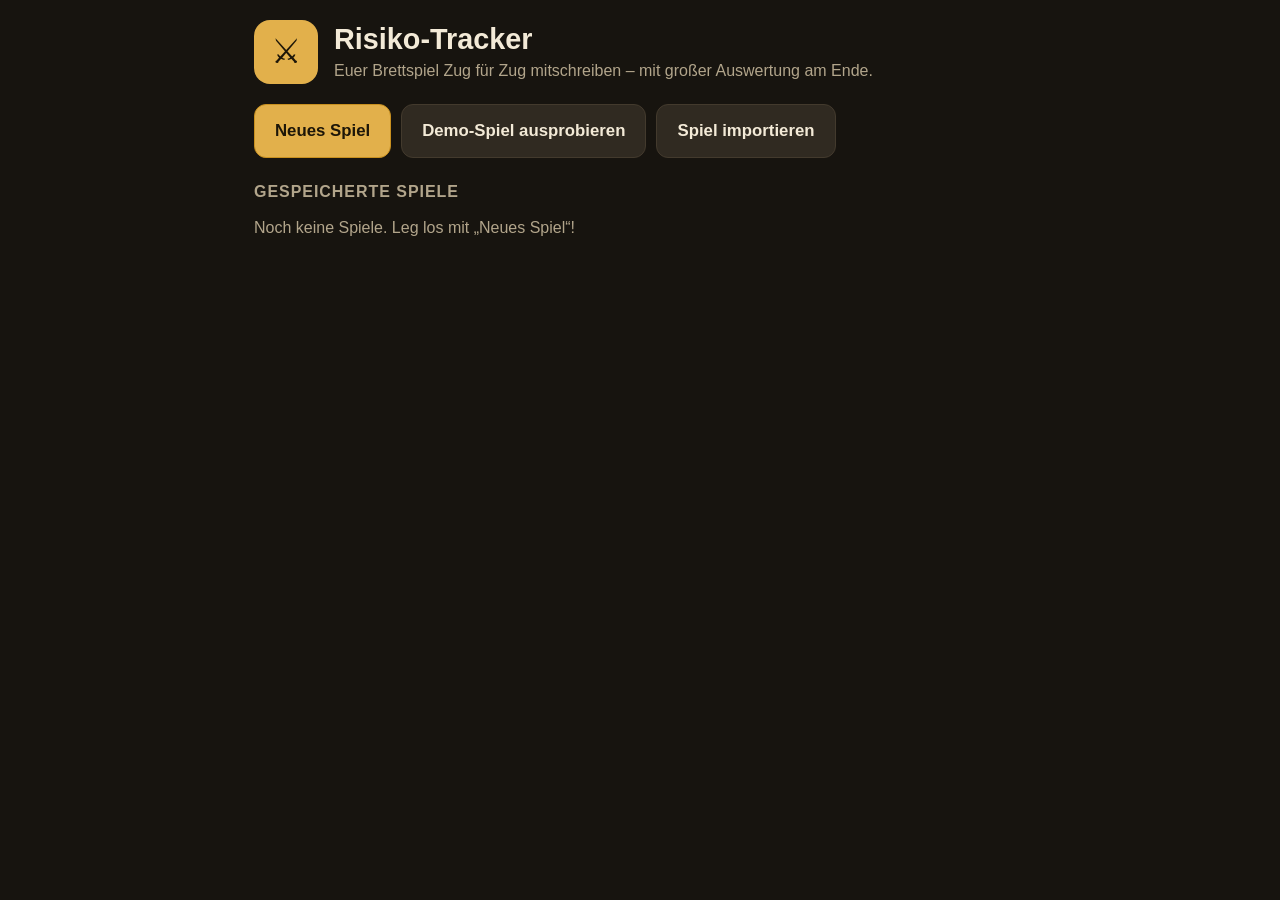
==== index.html @ 1be33f90 "Risiko-Tracker: fertig gebautes Spiel für GitHub Pages Enthält nur die gebauten Dateien (HTML, JS, C" ====
<!doctype html>
<html lang="de">
  <head>
    <meta charset="UTF-8" />
    <meta name="viewport" content="width=device-width, initial-scale=1, maximum-scale=1, user-scalable=no, viewport-fit=cover" />
    <meta name="apple-mobile-web-app-capable" content="yes" />
    <meta name="mobile-web-app-capable" content="yes" />
    <meta name="apple-mobile-web-app-status-bar-style" content="black-translucent" />
    <meta name="apple-mobile-web-app-title" content="Risiko" />
    <meta name="theme-color" content="#1b1712" />
    <link rel="icon" href="icon.svg" type="image/svg+xml" />
    <link rel="apple-touch-icon" href="apple-touch-icon.png" />
    <title>Risiko-Tracker</title>
    <script type="module" crossorigin src="./assets/index-CLm4c0gi.js"></script>
    <link rel="stylesheet" crossorigin href="./assets/index-D2POSnYg.css">
  <link rel="manifest" href="./manifest.webmanifest"></head>
  <body>
    <div id="root"></div>
  </body>
</html>
---- assets/index-D2POSnYg.css ----
:root{--bg: #17140f;--bg-2: #1f1b15;--panel: #26211a;--panel-2: #302a21;--line: #433a2d;--text: #f3ead7;--muted: #b2a58b;--accent: #e2b04b;--accent-strong: #c8901f;--on-accent: #1d1608;--danger: #e0574a;--ok: #6cc58a;--sea: #24465a;--sea-wave: rgba(255, 255, 255, .06);--land-stroke: rgba(28, 20, 8, .55);--radius: 12px;--tap: 46px;color-scheme:dark;font-family:-apple-system,BlinkMacSystemFont,SF Pro Text,Segoe UI,Roboto,Helvetica Neue,Arial,sans-serif;font-size:16px;line-height:1.4;color:var(--text);background:var(--bg);-webkit-text-size-adjust:100%;-webkit-tap-highlight-color:transparent}*{box-sizing:border-box}html,body,#root{margin:0;height:100%;background:var(--bg)}body{overscroll-behavior:none;-webkit-user-select:none;user-select:none}input{-webkit-user-select:text;user-select:text}h1,h2,h3{margin:0;line-height:1.2}h1{font-size:1.8rem}h2{font-size:1.15rem;display:flex;align-items:center;gap:8px;flex-wrap:wrap}.muted{color:var(--muted)}.small{font-size:.85rem}.warn{color:var(--accent)}.hint{margin:0;padding:10px 12px;border-radius:var(--radius);background:var(--panel-2);color:var(--muted)}.btn{-webkit-appearance:none;-moz-appearance:none;appearance:none;border:1px solid var(--line);background:var(--panel-2);color:var(--text);min-height:var(--tap);padding:8px 16px;border-radius:var(--radius);font:inherit;font-weight:600;cursor:pointer;display:inline-flex;align-items:center;justify-content:center;gap:8px;touch-action:manipulation;transition:transform .06s ease,background .15s ease}.btn:active:not(:disabled){transform:scale(.97)}.btn:disabled{opacity:.4;cursor:default}.btn.primary{background:var(--accent);border-color:var(--accent-strong);color:var(--on-accent)}.btn.ghost{background:transparent}.btn.danger{color:var(--danger)}.btn.big{min-height:54px;font-size:1.05rem;padding:10px 20px}.btn.small{min-height:38px;padding:4px 12px;font-size:.9rem}.btn.icon{min-width:var(--tap);padding:0}.btn.active{background:var(--accent);color:var(--on-accent);border-color:var(--accent-strong)}.quick-buttons{display:flex;flex-wrap:wrap;gap:8px}.quick-buttons.center,.row.center{justify-content:center}.segmented{display:flex;flex-wrap:wrap;gap:6px}.segmented button{-webkit-appearance:none;-moz-appearance:none;appearance:none;flex:1 1 auto;min-height:var(--tap);border-radius:var(--radius);border:1px solid var(--line);background:var(--panel-2);color:var(--text);font:inherit;font-weight:600;padding:6px 14px}.segmented button.active{background:var(--accent);color:var(--on-accent);border-color:var(--accent-strong)}.player-dot{display:inline-block;flex:none;border-radius:50%;border:2px solid}.player-tag{display:inline-flex;align-items:center;gap:6px;font-weight:600}.tags{display:flex;flex-wrap:wrap;gap:6px 14px;margin-top:6px}.stepper{display:inline-flex;align-items:center;border:1px solid var(--line);border-radius:var(--radius);overflow:hidden;background:var(--bg-2)}.stepper button{-webkit-appearance:none;-moz-appearance:none;appearance:none;border:0;background:var(--panel-2);color:var(--text);width:52px;height:48px;font-size:1.5rem;touch-action:manipulation}.stepper button:disabled{opacity:.35}.stepper output{min-width:56px;text-align:center;font-size:1.3rem;font-weight:700;font-variant-numeric:tabular-nums}.card{background:var(--panel-2);border:1px solid var(--line);border-radius:var(--radius);padding:12px;display:flex;flex-direction:column;gap:10px}.card.attention{border-color:var(--accent)}.row{display:flex;align-items:center;justify-content:space-between;gap:10px}.field{display:flex;flex-direction:column;gap:6px;margin:12px 0}.field>span{color:var(--muted);font-size:.9rem}input:not([type]),input[type=text],input[type=number]{font:inherit;color:var(--text);background:var(--bg-2);border:1px solid var(--line);border-radius:var(--radius);min-height:var(--tap);padding:8px 12px}.toast{position:fixed;left:50%;bottom:calc(24px + env(safe-area-inset-bottom));transform:translate(-50%);background:#fff3d6;color:#2a1f0b;padding:12px 20px;border-radius:999px;font-weight:600;box-shadow:0 6px 24px #00000073;z-index:100;max-width:calc(100vw - 32px);text-align:center}.modal-backdrop{position:fixed;top:0;right:0;bottom:0;left:0;background:#08060399;display:flex;align-items:center;justify-content:center;z-index:50;padding:16px}.modal{background:var(--panel);border:1px solid var(--line);border-radius:18px;padding:20px;width:min(480px,100%);max-height:calc(100% - 32px);overflow:auto;display:flex;flex-direction:column;gap:14px;box-shadow:0 20px 60px #00000080}.modal p{margin:0}.modal-actions{display:flex;justify-content:space-between;gap:10px;flex-wrap:wrap}.menu-list{display:flex;flex-direction:column;gap:8px}.menu-list .btn{justify-content:flex-start}.page,.home{min-height:100%;padding:calc(20px + env(safe-area-inset-top)) 24px calc(32px + env(safe-area-inset-bottom));overflow:auto;height:100%}.page.narrow,.home{max-width:820px;margin:0 auto}.page-header{display:flex;align-items:center;gap:16px;margin-bottom:12px}.page-footer{margin-top:24px;display:flex;flex-direction:column;gap:8px}.section-title{margin:24px 0 10px;font-size:1rem;text-transform:uppercase;letter-spacing:.06em;color:var(--muted)}.home-header{display:flex;gap:16px;align-items:center;margin-bottom:20px}.home-header p{margin:4px 0 0}.logo{width:64px;height:64px;border-radius:16px;background:var(--accent);color:var(--on-accent);display:grid;place-items:center;font-size:34px}.home-actions{display:flex;gap:10px;flex-wrap:wrap}.game-list{list-style:none;padding:0;margin:0;display:flex;flex-direction:column;gap:10px}.game-card{background:var(--panel);border:1px solid var(--line);border-radius:16px;padding:14px 16px;display:flex;gap:12px;justify-content:space-between;align-items:center;flex-wrap:wrap}.game-card-title{display:flex;gap:10px;align-items:center}.game-card-actions{display:flex;gap:6px;flex-wrap:wrap}.status{font-size:.75rem;padding:2px 8px;border-radius:999px;font-weight:700}.status.running{background:#6cc58a2e;color:var(--ok)}.status.ended{background:#e2b04b2e;color:var(--accent)}.player-editor{list-style:none;padding:0;margin:0 0 10px;display:flex;flex-direction:column;gap:8px}.player-editor li{display:grid;grid-template-columns:auto 1fr auto;gap:10px;align-items:center}.player-editor input{width:100%}.row-actions{display:flex;gap:4px}.color-swatch{width:var(--tap);height:var(--tap);border-radius:50%;border:3px solid}.color-picker{grid-column:1 / -1;display:flex;flex-wrap:wrap;gap:6px}.color-option{min-height:40px;padding:4px 14px;border-radius:999px;border:3px solid;color:#fff;font-weight:700;text-shadow:0 1px 2px rgba(0,0,0,.6)}.color-option.active{outline:3px solid var(--text)}.color-option:disabled{opacity:.25}.game-screen{height:100%;height:100dvh;display:flex;flex-direction:column;padding-top:env(safe-area-inset-top);overflow:hidden}.top-bar{display:flex;align-items:center;gap:12px;padding:8px 12px;background:var(--bg-2);border-bottom:1px solid var(--line);min-height:60px}.turn-info{display:flex;flex-direction:column;min-width:120px}.current-player{display:inline-flex;align-items:center;gap:6px;font-size:1.1rem}.phase-steps{display:flex;list-style:none;margin:0;padding:0;gap:4px}.phase-steps li{padding:6px 12px;border-radius:999px;background:var(--panel);color:var(--muted);font-weight:600;font-size:.9rem}.phase-steps li.done{color:var(--text)}.phase-steps li.active{background:var(--accent);color:var(--on-accent)}.correction-flag{background:var(--danger);color:#fff;border-radius:999px;padding:4px 12px;font-weight:700;font-size:.85rem}.top-actions{margin-left:auto;display:flex;gap:8px}.btn.undo{flex-direction:column;gap:0;align-items:flex-start;max-width:260px;line-height:1.15}.btn.undo small{font-weight:400;color:var(--muted);font-size:.72rem;white-space:nowrap;overflow:hidden;text-overflow:ellipsis;max-width:230px}.save-warning{background:var(--danger);color:#fff;padding:6px 12px;font-weight:700;text-align:center}.player-strip{display:flex;gap:6px;padding:6px 12px;overflow-x:auto;background:var(--bg);border-bottom:1px solid var(--line)}.player-chip{display:flex;align-items:center;gap:8px;padding:4px 12px 4px 8px;border-radius:10px;background:var(--panel);border:2px solid transparent;flex:none}.player-chip.current{border-color:var(--accent)}.player-chip.out{opacity:.45;text-decoration:line-through}.player-chip .name{font-weight:700;font-size:.9rem}.player-chip .stats{font-size:.75rem;color:var(--muted);font-variant-numeric:tabular-nums}.game-main{flex:1;display:grid;grid-template-columns:1fr 360px;min-height:0}.map-area{position:relative;min-height:0;min-width:0;display:flex;align-items:center;justify-content:center;background:var(--sea)}.panel{background:var(--panel);border-left:1px solid var(--line);padding:14px;padding-bottom:calc(14px + env(safe-area-inset-bottom));overflow-y:auto;display:flex;flex-direction:column;gap:12px;min-height:0}.panel-footer{margin-top:auto;display:flex;flex-direction:column;gap:8px;padding-top:8px}.territory-title{display:flex;align-items:center;gap:8px;font-size:1.05rem}.territory-title .troops{margin-left:auto;background:var(--bg-2);border-radius:999px;padding:2px 10px;font-weight:700;font-variant-numeric:tabular-nums}.brush-list{display:grid;grid-template-columns:1fr 1fr;gap:6px}.brush-list.compact{grid-template-columns:1fr 1fr 1fr}.brush{-webkit-appearance:none;-moz-appearance:none;appearance:none;display:grid;grid-template-columns:auto 1fr;grid-template-rows:auto auto;column-gap:8px;align-items:center;text-align:left;padding:8px 10px;border-radius:var(--radius);border:2px solid var(--line);background:var(--panel-2);color:var(--text);font:inherit;min-height:var(--tap)}.brush .player-dot{grid-row:span 2}.brush .name{font-weight:700}.brush.active{border-color:var(--pc);box-shadow:inset 0 0 0 1px var(--pc);background:color-mix(in srgb,var(--pc) 18%,var(--panel-2))}.progress{display:flex;flex-direction:column;gap:4px;font-size:.9rem;color:var(--muted)}.progress .bar{height:8px;border-radius:999px;background:var(--bg-2);overflow:hidden}.progress .bar div{height:100%;background:var(--accent)}.checkup-table{width:100%;border-collapse:collapse;font-size:.88rem;font-variant-numeric:tabular-nums}.checkup-table th{text-align:left;color:var(--muted);font-weight:600;font-size:.78rem;padding:4px}.checkup-table td{padding:5px 4px;border-top:1px solid var(--line)}.checkup-table tr.current td{background:#e2b04b1a}.reinforce-calc .row.total{border-top:1px solid var(--line);padding-top:8px}.left-big{display:flex;align-items:center;gap:12px;background:var(--bg-2);border-radius:var(--radius);padding:8px 12px;color:var(--muted)}.left-big .num{font-size:2.2rem;font-weight:800;color:var(--accent);font-variant-numeric:tabular-nums}.battle{display:flex;flex-direction:column;gap:10px}.battle-sides{display:grid;grid-template-columns:1fr auto 1fr;align-items:center;gap:6px}.battle-side{display:flex;flex-direction:column;align-items:center;text-align:center;gap:2px;padding:8px 6px;border-radius:var(--radius);border:2px solid;background:var(--panel-2)}.battle-side strong{font-size:.95rem}.big-num{font-size:2.4rem;font-weight:800;line-height:1;font-variant-numeric:tabular-nums;text-shadow:0 1px 0 rgba(0,0,0,.5)}.vs{font-size:1.5rem}.loss-grid{display:grid;gap:8px}.loss-grid.three{grid-template-columns:repeat(3,1fr)}.loss-grid.two{grid-template-columns:repeat(2,1fr)}.btn.loss{min-height:60px;border:0;font-size:1rem;text-shadow:0 1px 2px rgba(0,0,0,.35)}.battle-tally{text-align:center;color:var(--muted)}.move-route{display:flex;flex-direction:column;gap:4px}.move-route .arrow{text-align:center;color:var(--muted)}.turn-summary{text-align:center}.winner-line{font-size:1.3rem;display:flex;align-items:center;gap:8px}.event-log{list-style:none;margin:0;padding:0;display:flex;flex-direction:column;max-height:60vh;overflow:auto}.event-log li{display:flex;gap:8px;align-items:center;padding:6px 0;border-bottom:1px solid var(--line);font-size:.9rem}.event-log li>.muted{min-width:42px}.map-frame{position:relative;width:100%;height:100%;overflow:hidden}.map-zoom-wrapper,.map-zoom-content{width:100%!important;height:100%!important}.world-map{display:block;width:100%;height:100%}.zoom-controls{position:absolute;left:10px;bottom:10px;display:flex;flex-direction:column;gap:6px}.zoom-controls button{width:44px;height:44px;border-radius:12px;border:1px solid rgba(255,255,255,.2);background:#14100ab3;color:#fff;font-size:1.3rem;touch-action:manipulation}.sea-lanes line{stroke:#ffffff73;stroke-width:1.4;stroke-dasharray:4 4}.continent-labels text{fill:#ffffff59;font-size:13px;font-weight:800;letter-spacing:.08em;text-transform:uppercase}.continent-labels .bonus{fill:#ffdc8c99}.territory{stroke:var(--land-stroke);stroke-width:.9;stroke-linejoin:round;cursor:pointer;transition:opacity .2s,filter .2s}.territory.dim{opacity:.45;filter:saturate(.6)}.territory.h-source{filter:brightness(1.12)}.continent-outline{fill:none;stroke:#1a130a;stroke-width:2.2;stroke-linejoin:round;stroke-linecap:round;pointer-events:none}.highlights path{fill:none;pointer-events:none;stroke-linejoin:round}.hl-selected{stroke:#fff;stroke-width:3.5;filter:url(#glow)}.hl-target{stroke:#ffd36b;stroke-width:2.6;stroke-dasharray:6 4;animation:march .9s linear infinite}@keyframes march{to{stroke-dashoffset:-20}}.badges{pointer-events:none}.badge circle{fill:#fffaf0;stroke-width:2.4}.badge text{font-size:11.5px;font-weight:800;fill:#1d150a;font-variant-numeric:tabular-nums}.badge text.name{font-size:7.2px;font-weight:700;fill:#20170a;paint-order:stroke;stroke:#fffaebbf;stroke-width:2px;letter-spacing:.01em}.badge.dim{opacity:.6}@media(max-width:900px),(orientation:portrait){.game-main{grid-template-columns:1fr;grid-template-rows:minmax(260px,55%) 1fr}.panel{border-left:0;border-top:1px solid var(--line)}.phase-steps li{padding:4px 8px;font-size:.8rem}}.page.summary{max-width:1200px;margin:0 auto}.header-actions{margin-left:auto;display:flex;gap:8px}.hero-row{display:grid;grid-template-columns:2fr repeat(5,1fr);gap:10px}.winner-card,.tile{background:var(--panel);border:1px solid var(--line);border-radius:16px;padding:14px 16px}.winner-card{display:flex;align-items:center;gap:14px;border-color:var(--accent)}.trophy{font-size:44px}.winner-name{display:flex;align-items:center;gap:10px;font-size:1.9rem;font-weight:800}.tile-value{font-size:1.6rem;font-weight:700;margin-top:2px}.summary-section{margin-top:8px}.ranking{list-style:none;margin:0;padding:0;display:flex;flex-direction:column;gap:6px}.ranking li{display:flex;align-items:center;gap:12px;background:var(--panel);border:1px solid var(--line);border-radius:12px;padding:10px 14px;flex-wrap:wrap}.ranking li.first{border-color:var(--accent)}.ranking .place{font-weight:800;font-size:1.2rem;width:28px}.chart-grid{display:grid;grid-template-columns:1fr 1fr;gap:12px}.chart{margin:0;background:var(--panel);border:1px solid var(--line);border-radius:16px;padding:14px;display:flex;flex-direction:column;gap:8px;min-width:0}.chart figcaption{display:flex;flex-direction:column}.chart-legend{list-style:none;margin:0;padding:0;display:flex;flex-wrap:wrap;gap:4px 14px;font-size:.85rem;color:var(--text)}.chart-legend li{display:inline-flex;align-items:center;gap:6px}.line-key{display:inline-block;width:14px;height:3px;border-radius:2px}.chart-plot{position:relative;touch-action:pan-y}.chart-plot svg{display:block;overflow:visible}.chart .grid line{stroke:#3a3328;stroke-width:1}.chart .grid text,.chart .end-label{fill:var(--muted);font-size:11px;font-variant-numeric:tabular-nums}.chart .end-label{fill:var(--text);font-weight:600}.series-line{fill:none;stroke-width:2;stroke-linejoin:round;stroke-linecap:round}.end-dot{stroke:var(--panel);stroke-width:2}.crosshair{stroke:var(--muted);stroke-width:1}.chart-tooltip{position:absolute;top:6px;min-width:170px;background:#110e09;border:1px solid var(--line);border-radius:10px;padding:8px 10px;pointer-events:none;box-shadow:0 8px 24px #00000080;z-index:2}.tt-row{display:flex;align-items:center;gap:8px;font-variant-numeric:tabular-nums}.tt-row strong{min-width:26px;text-align:right}.awards{display:grid;grid-template-columns:repeat(auto-fill,minmax(320px,1fr));gap:10px}.award{display:flex;gap:12px;background:var(--panel);border:1px solid var(--line);border-radius:14px;padding:12px 14px}.award-emoji{font-size:30px;line-height:1}.award-title{display:flex;align-items:center;gap:10px;font-weight:800;flex-wrap:wrap;margin-bottom:2px}.map-explorer{display:flex;flex-direction:column;gap:10px}.summary-map{border-radius:16px;overflow:hidden;border:1px solid var(--line);aspect-ratio:1000 / 620}.replay-controls{display:flex;align-items:center;gap:12px}.replay-controls input[type=range]{flex:1;accent-color:var(--accent);height:32px}.replay-label{min-width:220px;font-weight:600}.heat-legend{display:flex;align-items:center;gap:10px;flex-wrap:wrap}.ramp{display:inline-flex;border-radius:4px;overflow:hidden;gap:2px}.ramp span{width:28px;height:12px}.table-scroll{overflow-x:auto}.data-table{width:100%;border-collapse:collapse;font-size:.9rem;font-variant-numeric:tabular-nums;background:var(--panel);border-radius:12px;overflow:hidden}.data-table th,.data-table td{padding:8px 10px;text-align:left;border-bottom:1px solid var(--line);white-space:nowrap}.data-table thead th{color:var(--muted);font-weight:600;background:var(--panel-2)}.data-table tbody th{font-weight:600;color:var(--text)}.data-table tbody th.sub{padding-left:24px;font-weight:400;color:var(--muted)}.data-table td.best{color:var(--accent);font-weight:800}.vs-cell{display:inline-flex;align-items:center;gap:4px}@media(max-width:1000px){.hero-row{grid-template-columns:repeat(3,1fr)}.winner-card{grid-column:1 / -1}.chart-grid{grid-template-columns:1fr}}
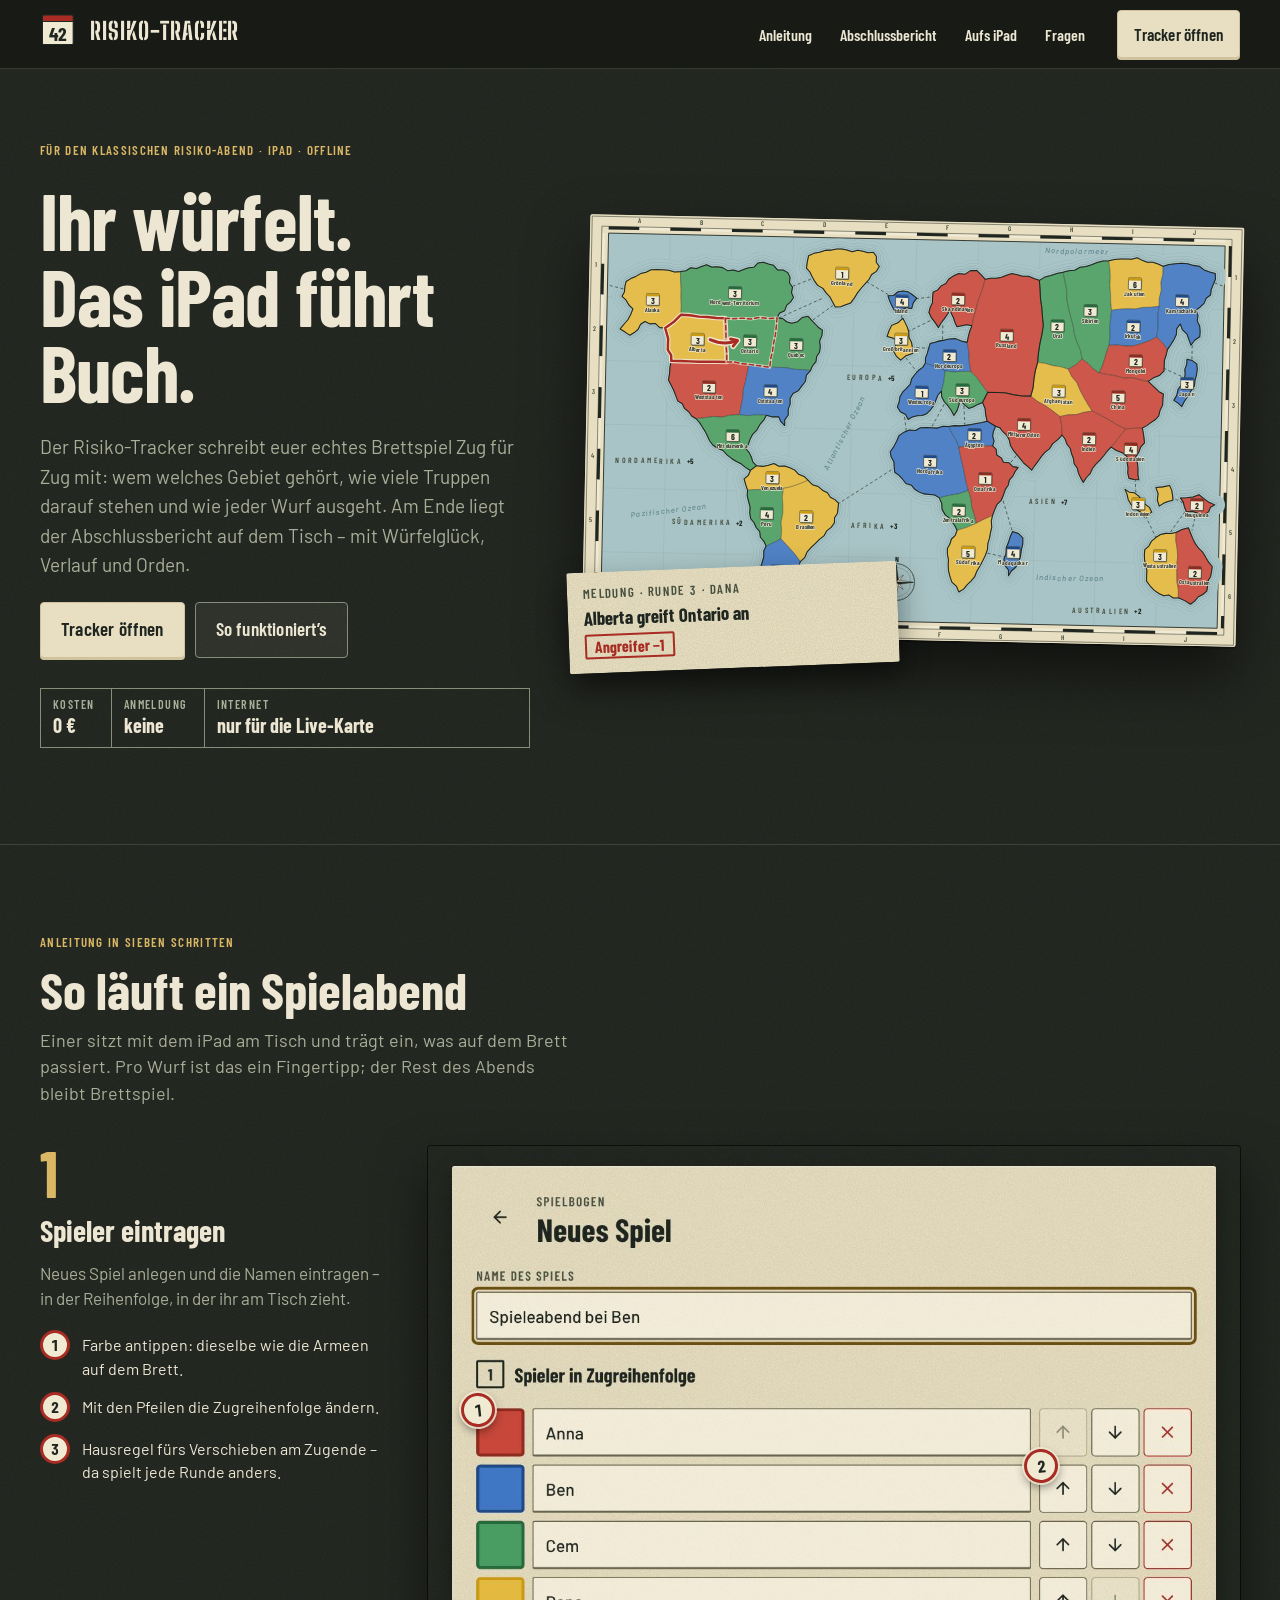
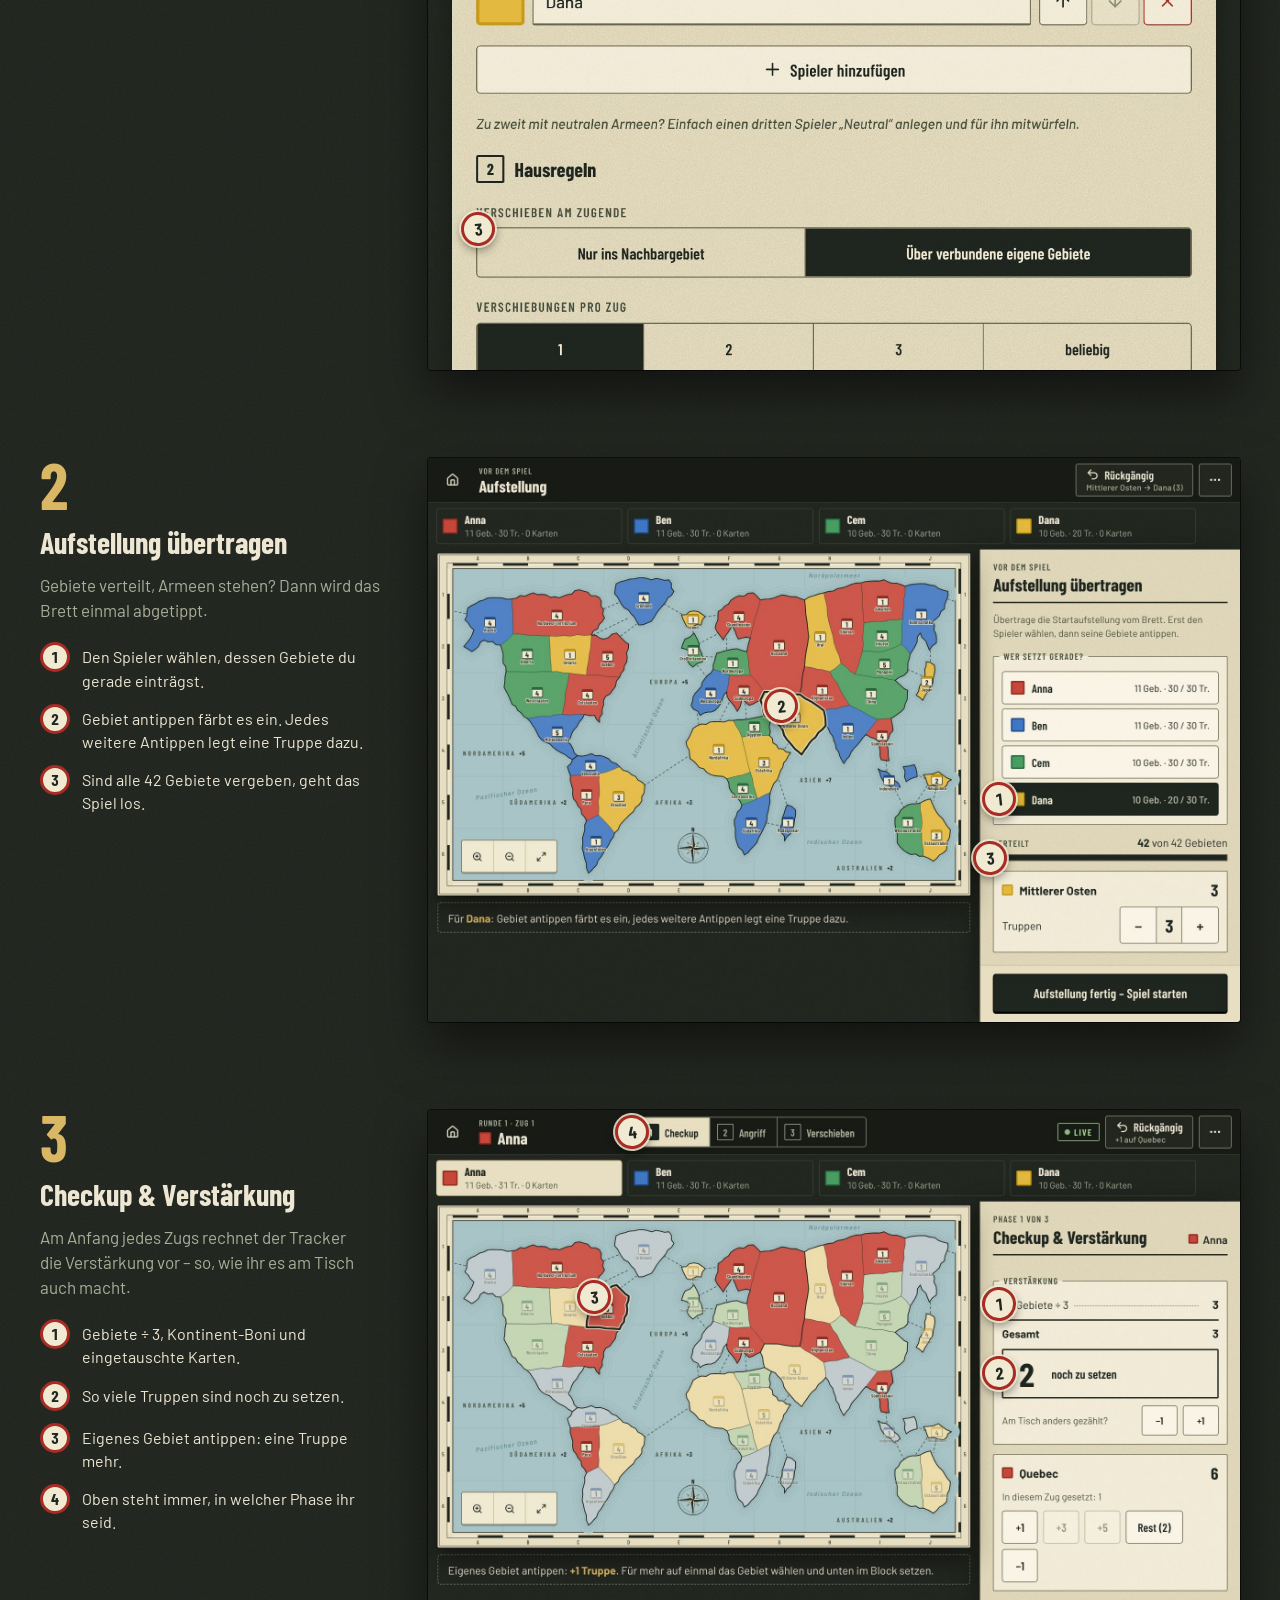
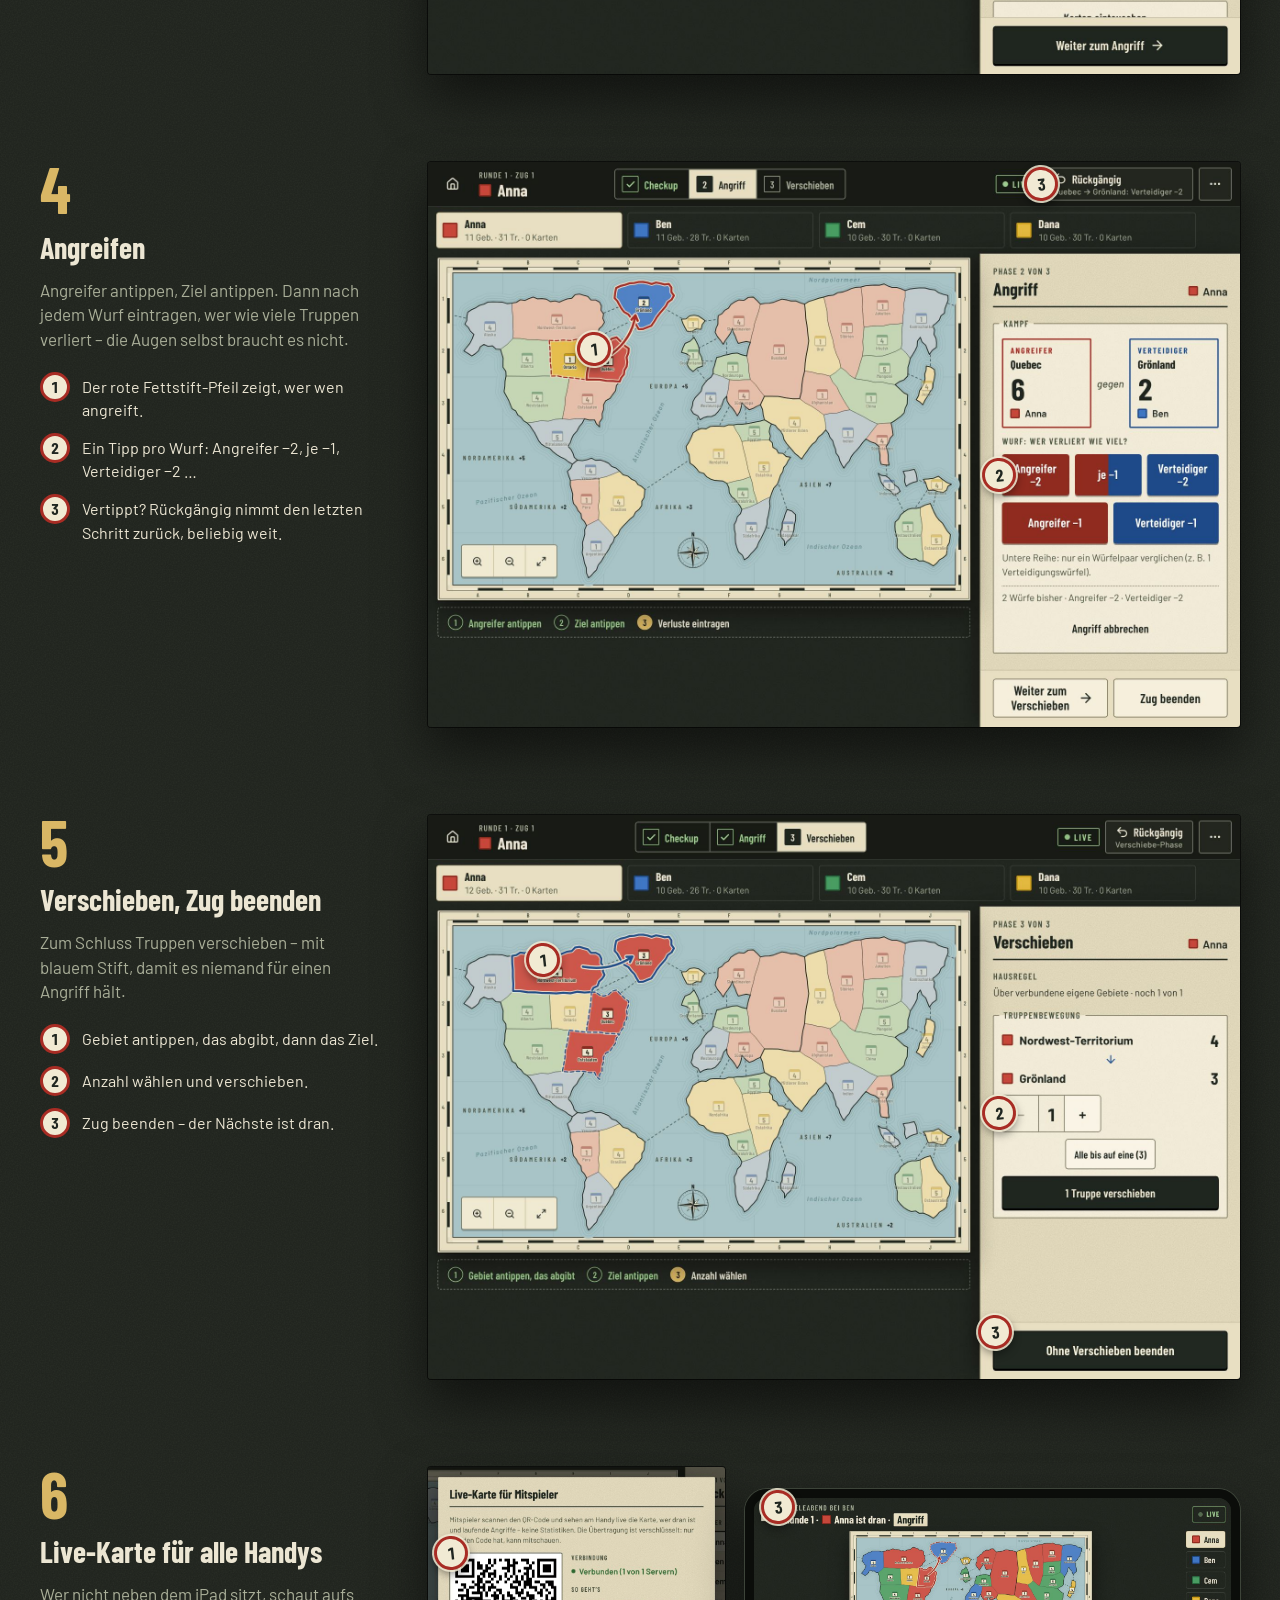
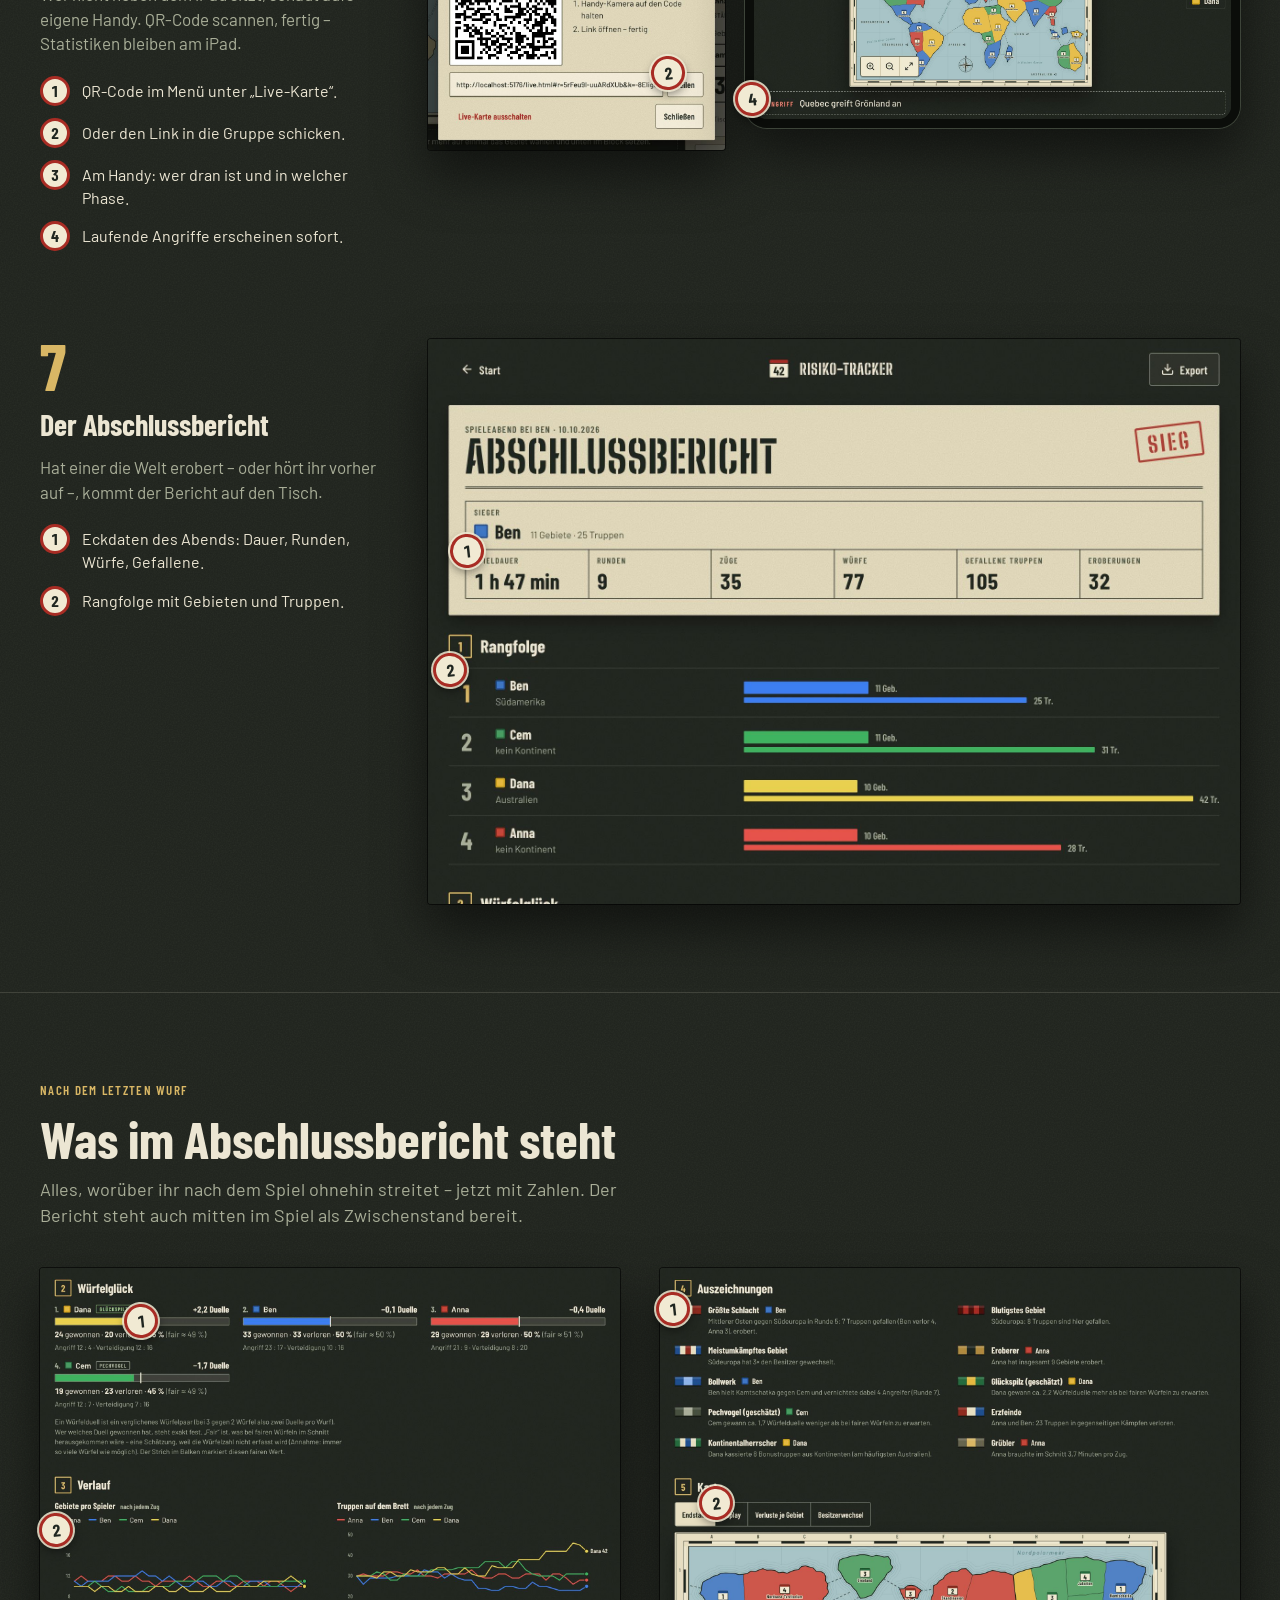
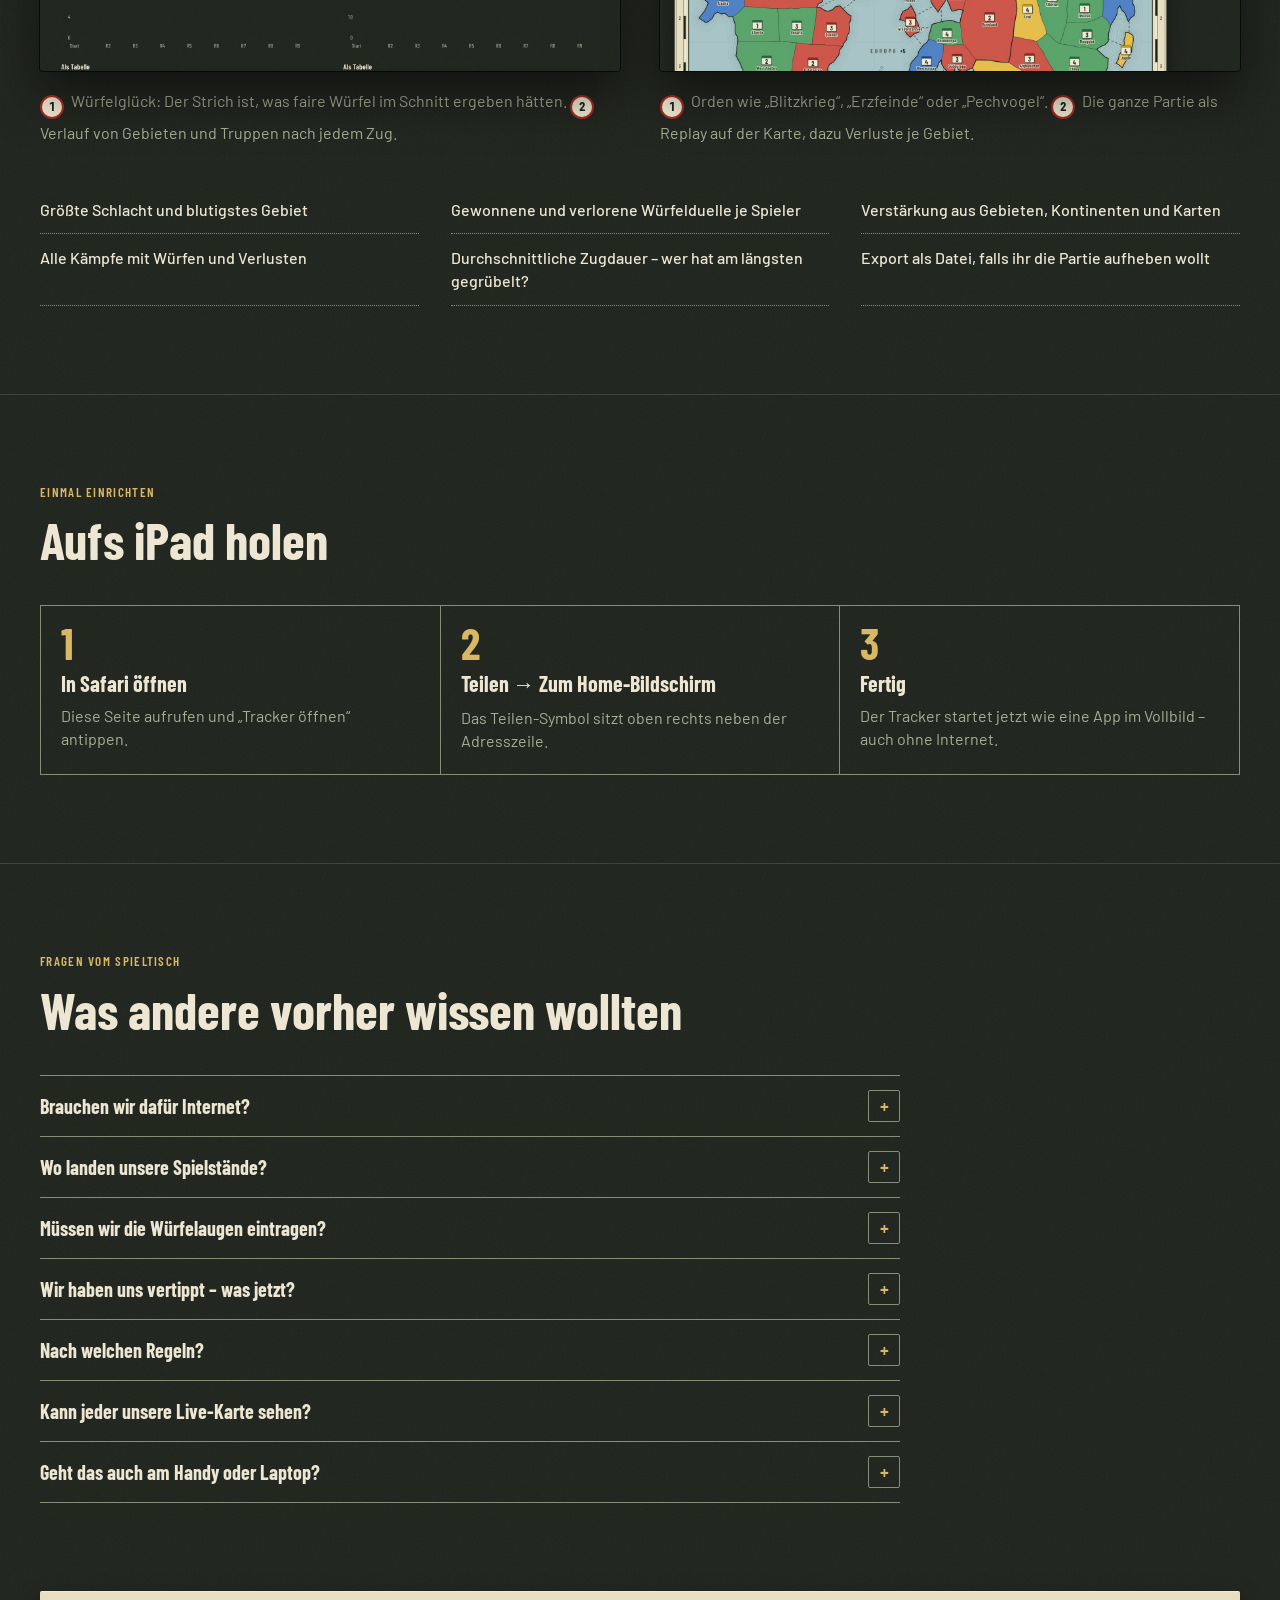
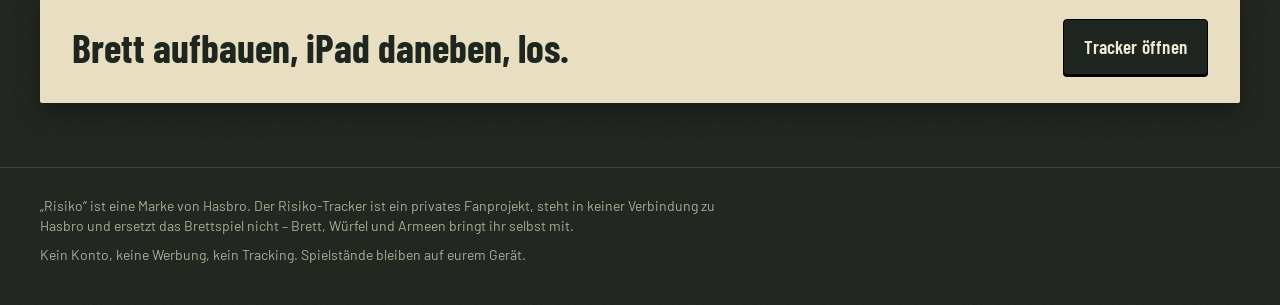
==== commit c4de9366: "Neue Version: Redesign „Lagekarte & Meldeblock“, Landing-Page mit Anleitung, Tracker unter app.html" ====
--- a/index.html
+++ b/index.html
@@ -2,17 +2,24 @@
 <html lang="de">
   <head>
     <meta charset="UTF-8" />
-    <meta name="viewport" content="width=device-width, initial-scale=1, maximum-scale=1, user-scalable=no, viewport-fit=cover" />
-    <meta name="apple-mobile-web-app-capable" content="yes" />
-    <meta name="mobile-web-app-capable" content="yes" />
-    <meta name="apple-mobile-web-app-status-bar-style" content="black-translucent" />
-    <meta name="apple-mobile-web-app-title" content="Risiko" />
-    <meta name="theme-color" content="#1b1712" />
-    <link rel="icon" href="icon.svg" type="image/svg+xml" />
+    <meta name="viewport" content="width=device-width, initial-scale=1, viewport-fit=cover" />
+    <meta name="theme-color" content="#171a15" />
+    <meta name="description" content="Schreibt euer echtes Risiko-Brettspiel Zug für Zug am iPad mit – Karte, Truppen, jeder Wurf. Am Ende gibt es den Abschlussbericht mit Würfelglück, Verlauf und Orden. Kostenlos, ohne Anmeldung, offline." />
+    <link rel="icon" href="icon-192.png" type="image/png" />
     <link rel="apple-touch-icon" href="apple-touch-icon.png" />
-    <title>Risiko-Tracker</title>
-    <script type="module" crossorigin src="./assets/index-CLm4c0gi.js"></script>
-    <link rel="stylesheet" crossorigin href="./assets/index-D2POSnYg.css">
+    <title>Risiko-Tracker – Ihr würfelt, das iPad führt Buch</title>
+    <script>
+      // Vom Home-Bildschirm gestartet oder ein alter Link ins Spiel (#/game/…): direkt in den Tracker.
+      (function () {
+        var standalone = window.matchMedia('(display-mode: standalone)').matches || navigator.standalone === true;
+        var appRoute = location.hash.indexOf('#/') === 0;
+        if (appRoute || (standalone && !location.hash)) location.replace('app.html' + location.hash);
+      })();
+    </script>
+    <script type="module" crossorigin src="./assets/index-QHa-64Rf.js"></script>
+    <link rel="modulepreload" crossorigin href="./assets/Brand-vREjHZmv.js">
+    <link rel="modulepreload" crossorigin href="./assets/demo-C6knaJaB.js">
+    <link rel="stylesheet" crossorigin href="./assets/index-D_ZC6vP-.css">
   <link rel="manifest" href="./manifest.webmanifest"></head>
   <body>
     <div id="root"></div>
--- a/assets/index-D_ZC6vP-.css
+++ b/assets/index-D_ZC6vP-.css
@@ -0,0 +1 @@
+@font-face{font-family:Big Shoulders Stencil Display;font-style:normal;font-display:swap;font-weight:800;src:url(./big-shoulders-stencil-display-latin-800-normal-DldhClEd.woff2) format("woff2"),url(./big-shoulders-stencil-display-latin-800-normal-COi9-ISJ.woff) format("woff")}@font-face{font-family:Barlow;font-style:normal;font-display:swap;font-weight:400;src:url(./barlow-latin-400-normal-qiz4-Cze.woff2) format("woff2"),url(./barlow-latin-400-normal-fsAxiSwU.woff) format("woff")}@font-face{font-family:Barlow;font-style:normal;font-display:swap;font-weight:500;src:url(./barlow-latin-500-normal-BPAOfeC8.woff2) format("woff2"),url(./barlow-latin-500-normal-C1h8hMer.woff) format("woff")}@font-face{font-family:Barlow;font-style:italic;font-display:swap;font-weight:500;src:url(./barlow-latin-500-italic-C-u4QxiE.woff2) format("woff2"),url(./barlow-latin-500-italic-3ygjGam6.woff) format("woff")}@font-face{font-family:Barlow;font-style:normal;font-display:swap;font-weight:600;src:url(./barlow-latin-600-normal-DILqtrty.woff2) format("woff2"),url(./barlow-latin-600-normal-CNwfPWQD.woff) format("woff")}@font-face{font-family:Barlow;font-style:normal;font-display:swap;font-weight:700;src:url(./barlow-latin-700-normal-A9pxMQ4z.woff2) format("woff2"),url(./barlow-latin-700-normal-__SGTsZ1.woff) format("woff")}@font-face{font-family:Barlow Condensed;font-style:normal;font-display:swap;font-weight:500;src:url(./barlow-condensed-latin-500-normal-BgYH2mbd.woff2) format("woff2"),url(./barlow-condensed-latin-500-normal-HIEiP5Ov.woff) format("woff")}@font-face{font-family:Barlow Condensed;font-style:normal;font-display:swap;font-weight:600;src:url(./barlow-condensed-latin-600-normal-DepVgxBB.woff2) format("woff2"),url(./barlow-condensed-latin-600-normal-BFJEwTuo.woff) format("woff")}@font-face{font-family:Barlow Condensed;font-style:normal;font-display:swap;font-weight:700;src:url(./barlow-condensed-latin-700-normal-v1xN8_Wq.woff2) format("woff2"),url(./barlow-condensed-latin-700-normal-Dmwat-ge.woff) format("woff")}:root{--table-950: #171a15;--table-900: #1e221c;--table-800: #262b24;--table-700: #30362d;--table-600: #3d4439;--paper-hi: #f1ead3;--paper: #e8dfc2;--paper-2: #ddd2b1;--paper-3: #cfc29c;--ink: #1f2620;--ink-2: #47503f;--ink-rule: #68654f;--brass-ink: #6e4f12;--brass: #b08a3e;--brass-light: #d9b765;--attack: #a82c24;--attack-light: #f0806f;--defend: #1f4f8f;--defend-light: #8fb4ea;--sea: #a9c4c6;--sea-deep: #8fb0b4;--sea-line: #5f878e;--bg: var(--table-900);--surface: var(--table-800);--surface-2: var(--table-700);--text: #ece6d3;--text-muted: #a9ae98;--rule: rgba(236, 230, 211, .14);--rule-strong: #868d78;--accent: var(--brass-light);--ok-text: #9fcf8f;--danger-text: var(--attack-light);--control-bg: rgba(236, 230, 211, .06);--control-bg-active: rgba(236, 230, 211, .14);--btn-primary-bg: var(--paper);--btn-primary-fg: var(--ink);--btn-primary-edge: var(--paper-3);--font-stencil: "Big Shoulders Stencil Display", "Barlow Condensed", "Arial Narrow", sans-serif;--font-label: "Barlow Condensed", "Arial Narrow", "Roboto Condensed", sans-serif;--font-body: "Barlow", -apple-system, "Segoe UI", Roboto, sans-serif;--radius: 4px;--tap: 48px;--lift: 0 1px 0 rgba(255, 255, 255, .35) inset, 0 10px 24px rgba(0, 0, 0, .35);color-scheme:dark;font-family:var(--font-body);font-size:16px;line-height:1.45;color:var(--text);background:var(--bg);-webkit-text-size-adjust:100%;-webkit-tap-highlight-color:transparent}.paper{--surface: var(--paper);--surface-2: var(--paper-2);--text: var(--ink);--text-muted: var(--ink-2);--rule: rgba(31, 38, 32, .18);--rule-strong: var(--ink-rule);--accent: var(--brass-ink);--ok-text: #2f6b33;--danger-text: var(--attack);--control-bg: rgba(255, 252, 240, .55);--control-bg-active: rgba(31, 38, 32, .08);--btn-primary-bg: var(--ink);--btn-primary-fg: var(--paper-hi);--btn-primary-edge: #000;color:var(--text);background-color:var(--paper);background-image:url("data:image/svg+xml,%3Csvg xmlns='http://www.w3.org/2000/svg' width='160' height='160'%3E%3Cfilter id='n'%3E%3CfeTurbulence type='fractalNoise' baseFrequency='.9' numOctaves='2' stitchTiles='stitch'/%3E%3CfeColorMatrix values='0 0 0 0 .3 0 0 0 0 .27 0 0 0 0 .16 0 0 0 .4 -.1'/%3E%3C/filter%3E%3Crect width='100%25' height='100%25' filter='url(%23n)'/%3E%3C/svg%3E");color-scheme:light}*,*:before,*:after{box-sizing:border-box}html,body,#root{height:100%}body{margin:0;background-color:var(--table-900);background-image:url("data:image/svg+xml,%3Csvg xmlns='http://www.w3.org/2000/svg' width='220' height='220'%3E%3Cfilter id='n'%3E%3CfeTurbulence type='fractalNoise' baseFrequency='.75' numOctaves='2' stitchTiles='stitch'/%3E%3CfeColorMatrix values='0 0 0 0 .9 0 0 0 0 .9 0 0 0 0 .8 0 0 0 .05 0'/%3E%3C/filter%3E%3Crect width='100%25' height='100%25' filter='url(%23n)'/%3E%3C/svg%3E");overscroll-behavior:none}h1,h2,h3{margin:0;font-family:var(--font-label);font-weight:700;line-height:1.1;text-wrap:balance}h1{font-size:2rem}h2{font-size:1.375rem}h3{font-size:1.125rem}p{margin:0;text-wrap:pretty}a{color:var(--accent);text-underline-offset:3px}:focus-visible{outline:3px solid var(--accent);outline-offset:2px}.icon{width:1.15em;height:1.15em;flex:none;stroke-width:2}.muted{color:var(--text-muted)}.small{font-size:.875rem}.warn{color:var(--danger-text);font-weight:600}.ok{color:var(--ok-text)}.num,.tabular{font-variant-numeric:tabular-nums}.visually-hidden{position:absolute!important;width:1px;height:1px;overflow:hidden;clip-path:inset(50%);white-space:nowrap}.kicker,.field>span,.form-label{font-family:var(--font-label);font-weight:600;font-size:.8125rem;letter-spacing:.1em;text-transform:uppercase;color:var(--text-muted)}.hint{font-style:italic;font-weight:500;color:var(--text-muted)}.btn{display:inline-flex;align-items:center;justify-content:center;gap:8px;min-height:var(--tap);padding:0 16px;border:1px solid var(--rule-strong);border-radius:var(--radius);background:var(--control-bg);color:var(--text);font-family:var(--font-label);font-weight:600;font-size:1.0625rem;letter-spacing:.01em;line-height:1.1;text-align:center;cursor:pointer;touch-action:manipulation;user-select:none;-webkit-user-select:none;transition:background-color .15s ease-out,border-color .15s ease-out,transform .08s ease-out}.btn:hover:not(:disabled){background:var(--control-bg-active)}.btn:active:not(:disabled){transform:translateY(1px)}.btn:disabled{opacity:.42;cursor:not-allowed}.btn.primary{background:var(--btn-primary-bg);color:var(--btn-primary-fg);border-color:var(--btn-primary-edge);box-shadow:0 2px 0 var(--btn-primary-edge)}.btn.primary:hover:not(:disabled){background:var(--btn-primary-bg);filter:brightness(1.06)}.btn.primary:active:not(:disabled){transform:translateY(2px);box-shadow:none}.btn.ghost{background:transparent;border-color:transparent}.btn.ghost:hover:not(:disabled){background:var(--control-bg)}.btn.danger{color:var(--danger-text)}.btn.danger:not(.ghost){border-color:currentColor}.btn.big{min-height:56px;padding:0 20px;font-size:1.1875rem}.btn.small{min-height:44px;padding:0 12px;font-size:.9375rem}.btn.icon-only{width:var(--tap);padding:0}.btn.active{background:var(--control-bg-active);border-color:var(--text);box-shadow:inset 0 0 0 1px var(--text)}.quick-buttons{display:flex;flex-wrap:wrap;gap:8px}.quick-buttons .btn{min-width:52px}.center{justify-content:center}.segmented{display:flex;flex-wrap:wrap;border:1px solid var(--rule-strong);border-radius:var(--radius);overflow:hidden}.segmented button{flex:1 1 auto;min-height:var(--tap);padding:0 14px;border:0;border-left:1px solid var(--rule-strong);background:transparent;color:var(--text);font:600 1rem var(--font-label);cursor:pointer;touch-action:manipulation}.segmented button:first-child{border-left:0}.segmented button.active{background:var(--btn-primary-bg);color:var(--btn-primary-fg)}.field{display:grid;gap:6px}input:not([type]),input[type=text],.field input{width:100%;min-height:var(--tap);padding:0 12px;border:1px solid var(--rule-strong);border-bottom-width:2px;border-radius:2px;background:var(--control-bg);color:var(--text);font:500 1.0625rem var(--font-body)}input::placeholder{color:var(--text-muted);opacity:.8}.row{display:flex;align-items:center;justify-content:space-between;gap:12px}.card{display:grid;gap:10px;padding:12px;border:1px solid var(--rule-strong);border-radius:2px;background:var(--control-bg)}.card.attention{border-color:var(--danger-text);box-shadow:inset 0 0 0 1px var(--danger-text)}.stepper{display:inline-flex;align-items:stretch;border:1px solid var(--rule-strong);border-radius:var(--radius);overflow:hidden}.stepper button{width:52px;min-height:52px;border:0;background:var(--control-bg);color:var(--text);font:600 1.5rem var(--font-label);cursor:pointer;touch-action:manipulation}.stepper button:disabled{opacity:.35;cursor:not-allowed}.stepper output{display:grid;place-items:center;min-width:3.2ch;padding:0 8px;border-inline:1px solid var(--rule-strong);font:700 1.625rem var(--font-label);font-variant-numeric:tabular-nums}.player-dot{display:inline-block;flex:none;border:2px solid;border-radius:2px;vertical-align:-.12em}.player-tag{display:inline-flex;align-items:center;gap:7px;font-weight:600;white-space:nowrap}.page{--page-max: 1120px;width:100%;height:100%;overflow-y:auto;-webkit-overflow-scrolling:touch;padding-block:calc(20px + env(safe-area-inset-top)) calc(40px + env(safe-area-inset-bottom));padding-inline:max(16px,env(safe-area-inset-left),calc((100% - var(--page-max)) / 2))}.page.narrow{--page-max: 760px}.sheet{display:grid;gap:18px;padding:22px 24px 24px;border-radius:2px;box-shadow:var(--lift)}.page-header{display:flex;align-items:center;gap:12px}.page-footer{display:flex;flex-wrap:wrap;align-items:center;justify-content:flex-end;gap:12px;padding-top:8px}.section-title{font-size:1.25rem}.save-warning{padding:8px 16px;background:var(--attack);color:#fff;font-weight:600;text-align:center}.modal-backdrop{position:fixed;top:0;right:0;bottom:0;left:0;z-index:50;display:grid;place-items:center;padding:16px;background:#0c0e0ba8;animation:fade-in .16s ease-out}.modal{display:grid;gap:14px;width:min(540px,100%);max-height:min(88dvh,860px);overflow:auto;padding:20px 22px 22px;border-radius:2px;box-shadow:0 24px 60px #00000080;animation:rise-in .2s ease-out}.modal:focus{outline:none}.modal h2{padding-bottom:10px;border-bottom:2px solid var(--text);font-size:1.5rem}.modal-actions{display:flex;flex-wrap:wrap;justify-content:space-between;gap:10px}.modal-footer{position:sticky;bottom:-22px;display:flex;justify-content:flex-end;margin:0 -22px -22px;padding:12px 22px 16px;border-top:1px solid var(--rule);background:var(--surface)}.menu-list{display:grid;gap:8px}.menu-list .btn{justify-content:flex-start;text-align:left}.toast{position:fixed;left:50%;bottom:calc(24px + env(safe-area-inset-bottom));z-index:60;max-width:calc(100% - 32px);padding:12px 18px;border:1px solid var(--paper-3);border-radius:2px;background:var(--paper-hi);color:var(--ink);font:600 1rem var(--font-label);box-shadow:0 10px 30px #00000073;transform:translate(-50%);animation:rise-in .2s ease-out}.table-scroll{overflow-x:auto;-webkit-overflow-scrolling:touch}.data-table{width:100%;border-collapse:collapse;font-variant-numeric:tabular-nums}.data-table th,.data-table td{padding:9px 12px;border-bottom:1px solid var(--rule);text-align:left;vertical-align:middle}.data-table thead .player-tag{color:var(--text);font-size:1rem;letter-spacing:0;text-transform:none}.data-table thead th{border-bottom:2px solid var(--text);font-family:var(--font-label);font-weight:600;font-size:.8125rem;letter-spacing:.08em;text-transform:uppercase;color:var(--text-muted);white-space:nowrap}@keyframes fade-in{0%{opacity:0}}@keyframes rise-in{0%{opacity:0;transform:translateY(8px)}}.toast{animation-name:toast-in}@keyframes toast-in{0%{opacity:0;transform:translate(-50%,8px)}}@media(prefers-reduced-motion:reduce){*,*:before,*:after{animation-duration:.01ms!important;transition-duration:.01ms!important}}.map-stage{position:relative;min-height:0;min-width:0;display:flex;align-items:center;justify-content:center;container-type:size}.map-frame{position:relative;width:100%;overflow:hidden;border-radius:2px;background:var(--paper);box-shadow:0 1px #ffffff40 inset,0 2px #00000040,0 18px 36px #00000073}@supports (width: 1cqw){.map-stage>.map-frame{width:min(100cqw,155.88cqh);aspect-ratio:1060 / 680}}.map-zoom-wrapper,.map-zoom-content{width:100%!important;height:100%!important}.world-map{display:block;width:100%;height:100%;user-select:none;-webkit-user-select:none;--pencil: var(--ink)}.world-map.pencil-attack{--pencil: var(--attack)}.world-map.pencil-move{--pencil: var(--defend)}.zoom-controls{position:absolute;left:4.4%;bottom:6.6%;z-index:2;display:flex;border:1px solid var(--ink-rule);border-radius:var(--radius);overflow:hidden;box-shadow:0 2px #1f262040}.zoom-controls button{width:46px;height:46px;display:grid;place-items:center;border:0;border-left:1px solid var(--paper-3);background:var(--paper-hi);color:var(--ink);cursor:pointer;touch-action:manipulation}.zoom-controls button:first-child{border-left:0}.zoom-controls button:active{background:var(--paper-2)}.frame .margin{fill:var(--paper)}.frame .outer-line{fill:none;stroke:var(--ink);stroke-width:.8}.frame .grad{fill:var(--paper-hi)}.frame .grad.on{fill:var(--ink)}.frame .grad-outline{fill:none;stroke:var(--ink);stroke-width:.8}.grid-ref{font:600 11px var(--font-label);fill:var(--ink-2);text-anchor:middle;letter-spacing:.04em}.sea{fill:var(--sea);stroke:var(--ink);stroke-width:1.4}.grid{fill:none;stroke:var(--ink);stroke-opacity:.12;stroke-width:.7}.waterline,.waterline-gap{fill:none;stroke-linejoin:round;stroke-linecap:round}.waterline{stroke:var(--sea-line)}.waterline-gap{stroke:var(--sea)}.sea-lanes line{stroke:var(--ink);stroke-opacity:.7;stroke-width:1.4;stroke-dasharray:5 4}.ocean-label{font:italic 500 12.5px var(--font-body);letter-spacing:.14em;fill:var(--sea-line)}.continent-labels text{font:600 12.5px var(--font-label);letter-spacing:.32em;fill:var(--ink-2)}.continent-labels .bonus{letter-spacing:.04em;font-weight:700;fill:var(--ink)}.compass-ring{fill:none;stroke:var(--ink);stroke-width:.9}.compass-ring.thin{stroke-width:.5;stroke-opacity:.6}.compass-ticks{stroke:var(--ink);stroke-width:.6}.compass-point{stroke:var(--ink);stroke-width:.7;stroke-linejoin:round}.compass-point.open{fill:var(--paper-hi)}.compass-point.filled{fill:var(--ink)}.compass-n{font:700 12px var(--font-label);fill:var(--ink)}.land path{fill:var(--paper-hi)}.territory{fill-opacity:.9;stroke:var(--ink);stroke-opacity:.5;stroke-width:.9;stroke-linejoin:round;cursor:pointer;transition:fill-opacity .18s ease-out}.territory.dim{fill-opacity:.26}.territory:focus{outline:none}.territory:focus-visible{stroke:var(--brass-ink);stroke-opacity:1;stroke-width:3.5}.continent-outline{fill:none;stroke:var(--ink);stroke-width:1.7;stroke-linejoin:round;stroke-linecap:round;pointer-events:none}.highlights{pointer-events:none}.hl path{fill:none;stroke-linejoin:round;stroke-linecap:round}.hl .hl-halo{stroke:var(--paper-hi);stroke-opacity:.9}.hl .hl-line{stroke:var(--pencil)}.hl-selected .hl-halo{stroke-width:7.5}.hl-selected .hl-line{stroke-width:4}.hl-target .hl-halo{stroke-width:5;stroke-opacity:.7}.hl-target .hl-line{stroke-width:2.4;stroke-dasharray:7 5}.pencil-arrow path{fill:none;stroke-linecap:round;stroke-linejoin:round;pointer-events:none}.pencil-arrow .arrow-halo{stroke:var(--paper-hi);stroke-width:9}.pencil-arrow .arrow-line{stroke:var(--attack);stroke-width:4.6}.pencil-arrow.move .arrow-line{stroke:var(--defend)}.badges{pointer-events:none}.badge{transition:opacity .18s ease-out}.badge.dim{opacity:.4}.chit-shadow{fill:var(--ink);fill-opacity:.4}.chit-body{fill:var(--paper-hi);stroke:var(--ink);stroke-width:.9}.chit .num{font:700 14px var(--font-label);fill:var(--ink)}.badge .name{font:600 9.5px var(--font-label);letter-spacing:.02em;fill:var(--ink);paint-order:stroke;stroke:var(--paper-hi);stroke-width:2.6px;stroke-opacity:.85;stroke-linejoin:round}.legend-box{fill:var(--paper-hi);stroke:var(--ink);stroke-width:.8}.legend-title{font:700 9.5px var(--font-label);letter-spacing:.18em;fill:var(--ink)}.legend-text{font:500 9.5px var(--font-label);fill:var(--ink)}.legend-lane{stroke:var(--ink);stroke-width:1.4;stroke-dasharray:5 4}.legend .chit .num{font-size:12px}@media(max-width:700px),(max-height:500px){.zoom-controls button{width:34px;height:34px}.zoom-controls .icon{width:16px;height:16px}}.brand{display:inline-flex;align-items:center;gap:12px}.brand-mark{flex:none}.brand-name{font:800 1.75rem/1 var(--font-stencil);letter-spacing:.04em;text-transform:uppercase}.home{display:grid;gap:36px}.home-bar{display:flex;align-items:center;justify-content:space-between;gap:12px}a.btn{text-decoration:none}.home-start{display:grid;grid-template-columns:minmax(0,1fr);gap:12px}.home-start>:not(.table-map){grid-column:1}.table-map{display:none}@media(min-width:980px)and (orientation:landscape){.home-start{grid-template-columns:minmax(0,1fr) minmax(0,1.05fr);align-content:start;column-gap:48px}.table-map{display:block;grid-column:2;grid-row:1 / span 4;align-self:start;transform:rotate(1.6deg);pointer-events:none}}.home-start h1{font-size:clamp(2.25rem,5vw,3.25rem)}.home-start p{max-width:58ch;font-size:1.0625rem}.home-actions{display:flex;flex-wrap:wrap;gap:10px;padding-top:8px}.home-games{display:grid;gap:14px}.section-title{display:flex;align-items:center;gap:10px}.section-title .count{padding:0 8px;border:1px solid var(--rule-strong);border-radius:2px;color:var(--text-muted);font-size:.875rem;line-height:1.6}.empty{padding:18px 20px;border-radius:2px;max-width:640px}.game-list{display:grid;grid-template-columns:repeat(auto-fill,minmax(min(100%,340px),1fr));gap:16px;margin:0;padding:0;list-style:none}.game-card{display:grid;align-content:start;gap:10px;padding:16px 18px 18px;border-radius:2px;box-shadow:var(--lift)}.game-card-head{display:flex;align-items:flex-start;justify-content:space-between;gap:8px}.game-card h3{font-size:1.5rem;overflow-wrap:anywhere}.game-card .stamp{font-size:.9375rem;color:var(--ok-text)}.game-card .stamp.ended{color:var(--ink-2)}.tags{display:flex;flex-wrap:wrap;gap:6px 14px}.game-card-actions{display:flex;flex-wrap:wrap;gap:8px;padding-top:10px;border-top:1px dotted var(--ink-rule)}.new-game .sheet{gap:20px}.section-num{display:inline-grid;place-items:center;width:28px;height:28px;border:2px solid currentColor;border-radius:2px;font-size:1rem}.player-editor{display:grid;gap:8px;margin:0;padding:0;list-style:none}.player-editor li{display:grid;grid-template-columns:auto 1fr auto;align-items:center;gap:8px}.color-swatch{width:var(--tap);height:var(--tap);border:3px solid;border-radius:var(--radius);cursor:pointer}.row-actions{display:flex;gap:4px}.color-picker{grid-column:1 / -1;display:grid;grid-template-columns:repeat(auto-fill,minmax(118px,1fr));gap:6px;padding:10px;border:1px solid var(--rule-strong);border-radius:2px;background:var(--control-bg)}.color-option{display:flex;align-items:center;gap:8px;min-height:44px;padding:0 10px;border:1px solid var(--rule-strong);border-radius:var(--radius);background:transparent;color:var(--text);font:600 1rem var(--font-label);cursor:pointer}.color-option .swatch{width:20px;height:20px;border:2px solid var(--swatch-edge);border-radius:2px;background:var(--swatch)}.color-option.active{border-color:var(--text);box-shadow:inset 0 0 0 1px var(--text)}.color-option:disabled{opacity:.35;cursor:not-allowed;text-decoration:line-through}@media(max-width:520px){.sheet{padding:18px 16px 20px}.player-editor li{grid-template-columns:auto 1fr}.row-actions{grid-column:1 / -1;justify-content:flex-end}}html:has(.landing),html:has(.landing) body,html:has(.landing) #root{height:auto;min-height:100%}.landing{--wrap: 1200px;--gutter: max(16px, env(safe-area-inset-left), calc((100% - var(--wrap)) / 2));min-height:100%}.lp-bar{position:sticky;top:0;z-index:10;display:flex;align-items:center;gap:20px;padding:calc(10px + env(safe-area-inset-top)) var(--gutter) 10px;border-bottom:1px solid var(--rule);background:#171a15f0;backdrop-filter:blur(8px);-webkit-backdrop-filter:blur(8px)}.lp-home{color:inherit;text-decoration:none}.lp-home .brand-name{font-size:1.5rem}.lp-nav{display:flex;gap:4px;margin-left:auto}.lp-nav a{display:inline-flex;align-items:center;min-height:44px;padding:0 12px;border-radius:var(--radius);color:var(--text);font:600 1rem var(--font-label);text-decoration:none}.lp-nav a:hover{background:var(--control-bg)}.lp-hero{display:grid;grid-template-columns:minmax(0,.9fr) minmax(0,1.2fr);align-items:center;gap:56px;padding:72px var(--gutter) 96px}.hero-copy{display:grid;gap:22px}.hero-copy h1{font-size:clamp(2.75rem,6.2vw,5rem);line-height:.96;letter-spacing:-.01em}.lead{max-width:54ch;color:var(--text-muted);font-size:1.1875rem;line-height:1.55}.hero-actions{display:flex;flex-wrap:wrap;gap:10px}.hero-facts{display:grid;grid-template-columns:auto auto 1fr;margin:8px 0 0;border-top:1px solid var(--rule-strong);border-left:1px solid var(--rule-strong)}.hero-facts>div{display:grid;gap:2px;padding:8px 16px 10px 12px;border-right:1px solid var(--rule-strong);border-bottom:1px solid var(--rule-strong)}.hero-facts dt{font:600 .75rem var(--font-label);letter-spacing:.12em;text-transform:uppercase;color:var(--text-muted)}.hero-facts dd{margin:0;font:700 1.25rem var(--font-label)}.hero-map{position:relative;padding-bottom:28px}.hero-sheet{transform:rotate(1.2deg)}.hero-sheet .map-frame{box-shadow:0 2px #0000004d,0 30px 60px #0000008c}.hero-slip{position:absolute;left:-18px;bottom:0;display:grid;gap:4px;width:min(330px,80%);padding:12px 16px 14px;border-radius:2px;box-shadow:0 14px 30px #00000073;transform:rotate(-2.2deg)}.hero-slip strong{font:700 1.1875rem/1.2 var(--font-label)}.slip-result{justify-self:start;padding:1px 8px;border:2px solid var(--attack);border-radius:2px;color:var(--attack);font:700 1rem var(--font-label)}.lp-section{display:grid;gap:40px;padding:88px var(--gutter);border-top:1px solid var(--rule);scroll-margin-top:50px}.lp-head{display:grid;gap:12px;max-width:720px}.lp-head h2{font-size:clamp(2.125rem,4.4vw,3.25rem);line-height:1}.lp-head>p:not(.kicker){color:var(--text-muted);font-size:1.125rem;max-width:60ch}.lp-head .kicker,.hero-copy .kicker{color:var(--accent)}.marker{display:inline-grid;place-items:center;flex:none;width:30px;height:30px;border:3px solid var(--attack);border-radius:50%;background:var(--paper-hi);color:var(--ink);font:700 1rem/1 var(--font-label);font-variant-numeric:tabular-nums}.marker.on-shot{position:absolute;width:34px;height:34px;font-size:1.0625rem;transform:translate(-50%,-50%) rotate(-6deg);box-shadow:0 0 0 2px #f1ead3d9,0 4px 10px #00000073}.steps{display:grid;gap:88px;margin:0;padding:0;list-style:none}.step{display:grid;grid-template-columns:minmax(0,340px) minmax(0,1fr);align-items:start;gap:48px}.step-text{position:sticky;top:90px;display:grid;gap:14px}.step-num{font:700 4rem/.85 var(--font-label);color:var(--accent)}.step-text h3{font-size:1.875rem}.step-text>p{color:var(--text-muted);font-size:1.0625rem}.point-list{display:grid;gap:12px;margin:6px 0 0;padding:0;list-style:none}.point-list li{display:grid;grid-template-columns:30px 1fr;align-items:start;gap:12px}.point-list li>span:last-child{padding-top:3px}.step-shots{display:grid;gap:20px}.step-shots.two{grid-template-columns:minmax(0,.75fr) minmax(0,1.25fr);align-items:center}.shot{position:relative}.shot img{display:block;width:100%;height:auto;border-radius:3px;box-shadow:0 0 0 1px #0009,0 24px 50px #00000080}.shot.phone img{border:9px solid #0b0d0a;border-radius:22px;box-shadow:0 0 0 1px #3d4439,0 24px 50px #00000080}.report-grid{display:grid;grid-template-columns:repeat(2,minmax(0,1fr));gap:40px}.report-grid figure{display:grid;gap:16px;margin:0}.report-grid figcaption{color:var(--text-muted);line-height:1.7}.report-grid figcaption .marker{width:24px;height:24px;border-width:2.5px;font-size:.8125rem;vertical-align:-.35em;margin-right:4px}.report-list{display:grid;grid-template-columns:repeat(3,minmax(0,1fr));gap:0 32px;margin:0;padding:0;list-style:none}.report-list li{padding:12px 0;border-bottom:1px dotted var(--rule-strong);font-weight:500}.install{display:grid;grid-template-columns:repeat(3,minmax(0,1fr));margin:0;padding:0;list-style:none;border-top:1px solid var(--rule-strong);border-left:1px solid var(--rule-strong)}.install li{display:grid;align-content:start;gap:8px;padding:18px 20px 22px;border-right:1px solid var(--rule-strong);border-bottom:1px solid var(--rule-strong)}.install .step-num{font-size:2.75rem}.install strong{font:700 1.375rem var(--font-label)}.install li>span:last-child{color:var(--text-muted)}.faq{display:grid;max-width:860px;border-top:1px solid var(--rule-strong)}.faq details{border-bottom:1px solid var(--rule-strong)}.faq summary{display:flex;align-items:center;justify-content:space-between;gap:16px;min-height:60px;padding:12px 0;font:700 1.25rem var(--font-label);cursor:pointer;list-style:none}.faq summary::-webkit-details-marker{display:none}.faq summary:after{content:"+";flex:none;display:grid;place-items:center;width:32px;height:32px;border:1.5px solid var(--rule-strong);border-radius:2px;color:var(--accent);font:600 1.25rem/1 var(--font-label)}.faq details[open] summary:after{content:"−"}.faq details p{max-width:68ch;padding:0 0 20px;color:var(--text-muted);font-size:1.0625rem}.lp-cta{display:flex;flex-wrap:wrap;align-items:center;justify-content:space-between;gap:20px;margin:0 var(--gutter) 64px;padding:28px 32px;border-radius:2px;background:var(--paper);color:var(--ink);box-shadow:var(--lift);--btn-primary-bg: var(--ink);--btn-primary-fg: var(--paper-hi);--btn-primary-edge: #000}.lp-cta h2{font-size:clamp(1.75rem,3.4vw,2.5rem)}.lp-footer{display:grid;gap:8px;padding:28px var(--gutter) calc(40px + env(safe-area-inset-bottom));border-top:1px solid var(--rule);color:var(--text-muted);font-size:.875rem}.lp-footer p{max-width:90ch}@media(max-width:1000px){.lp-hero{grid-template-columns:1fr;gap:48px;padding-top:48px}.step{grid-template-columns:1fr;gap:24px}.step-text{position:static}.report-list{grid-template-columns:repeat(2,minmax(0,1fr))}}@media(max-width:760px){.lp-nav{display:none}.lp-bar .btn{margin-left:auto}.lp-home .brand-name{font-size:1.25rem}.lp-section{padding-block:64px}.steps{gap:64px}.report-grid,.install,.report-list,.step-shots.two{grid-template-columns:1fr}.hero-facts{grid-template-columns:1fr 1fr}.hero-facts>div:last-child{grid-column:1 / -1}.hero-map{padding-bottom:0}.hero-slip{position:relative;left:auto;bottom:auto;width:auto;margin:-18px 10px 0}.marker.on-shot{width:26px;height:26px;border-width:2.5px;font-size:.875rem}.lp-cta{padding:22px 20px}}
